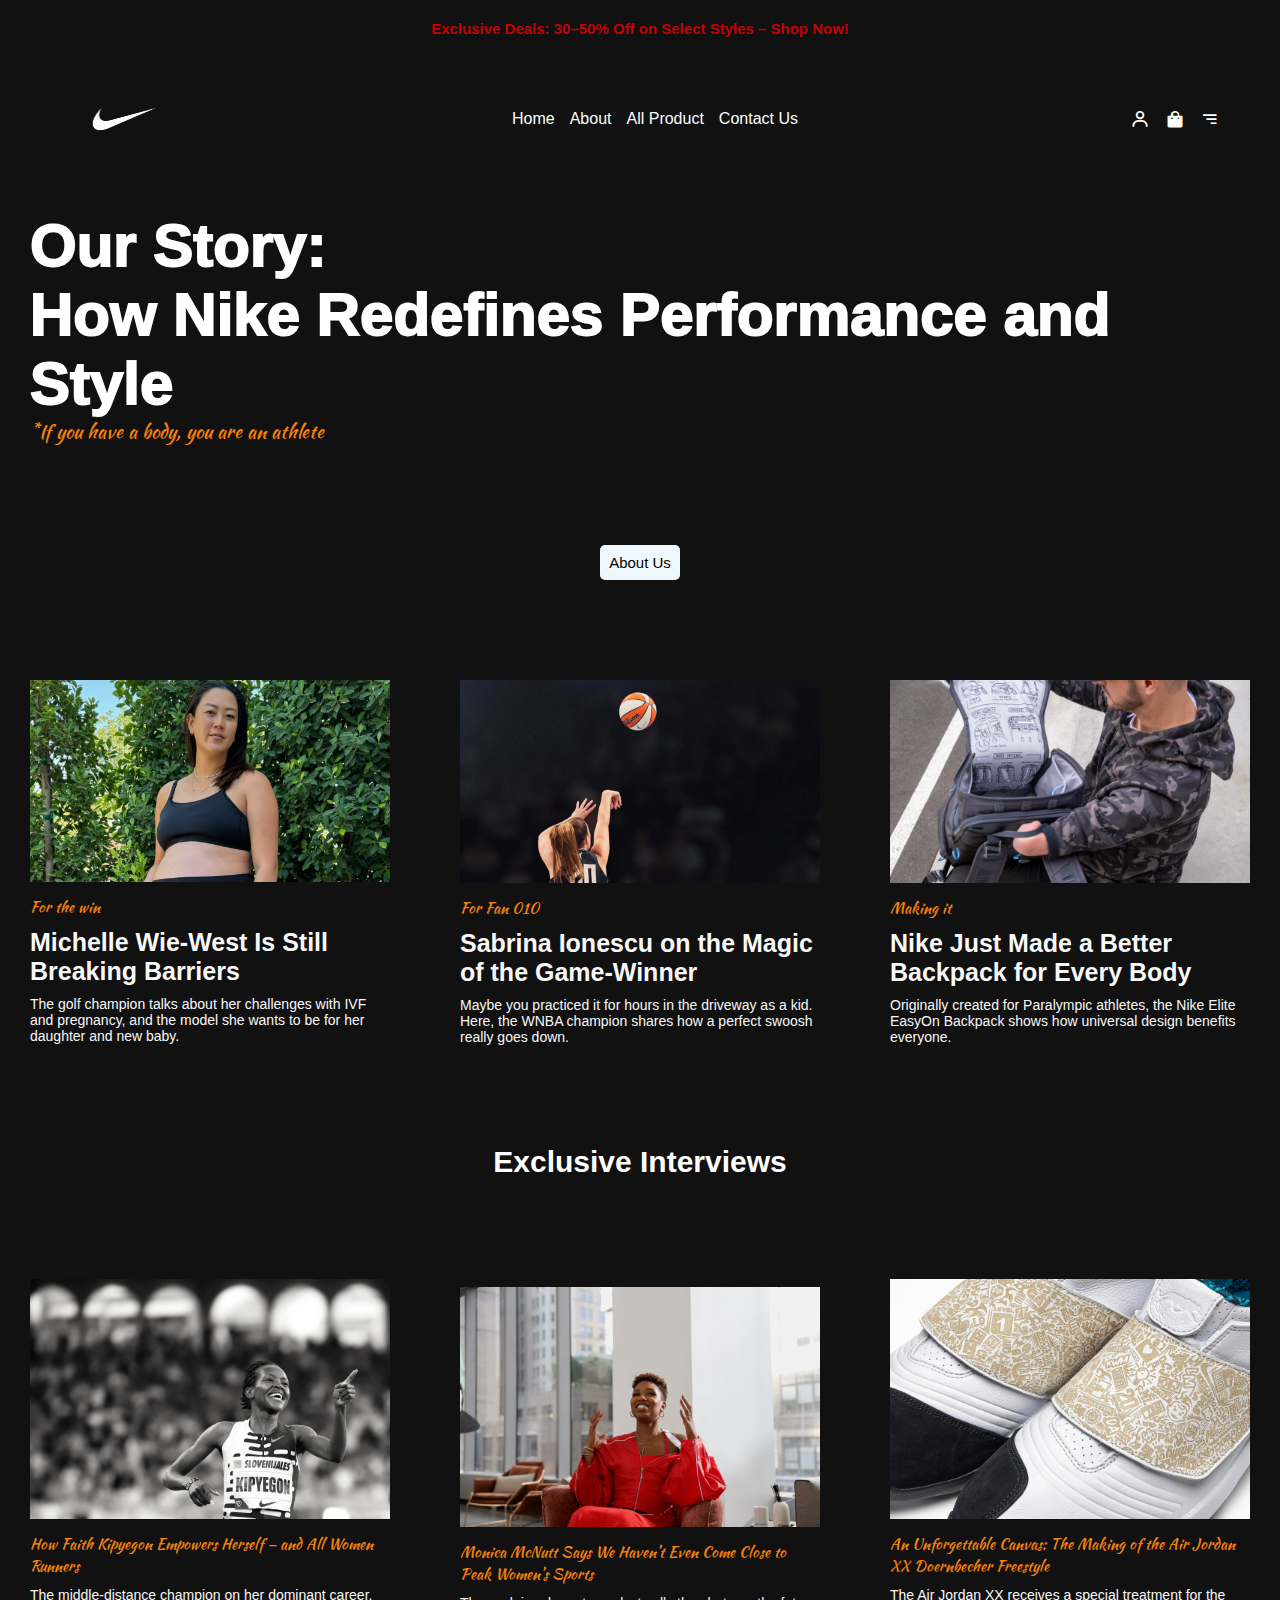
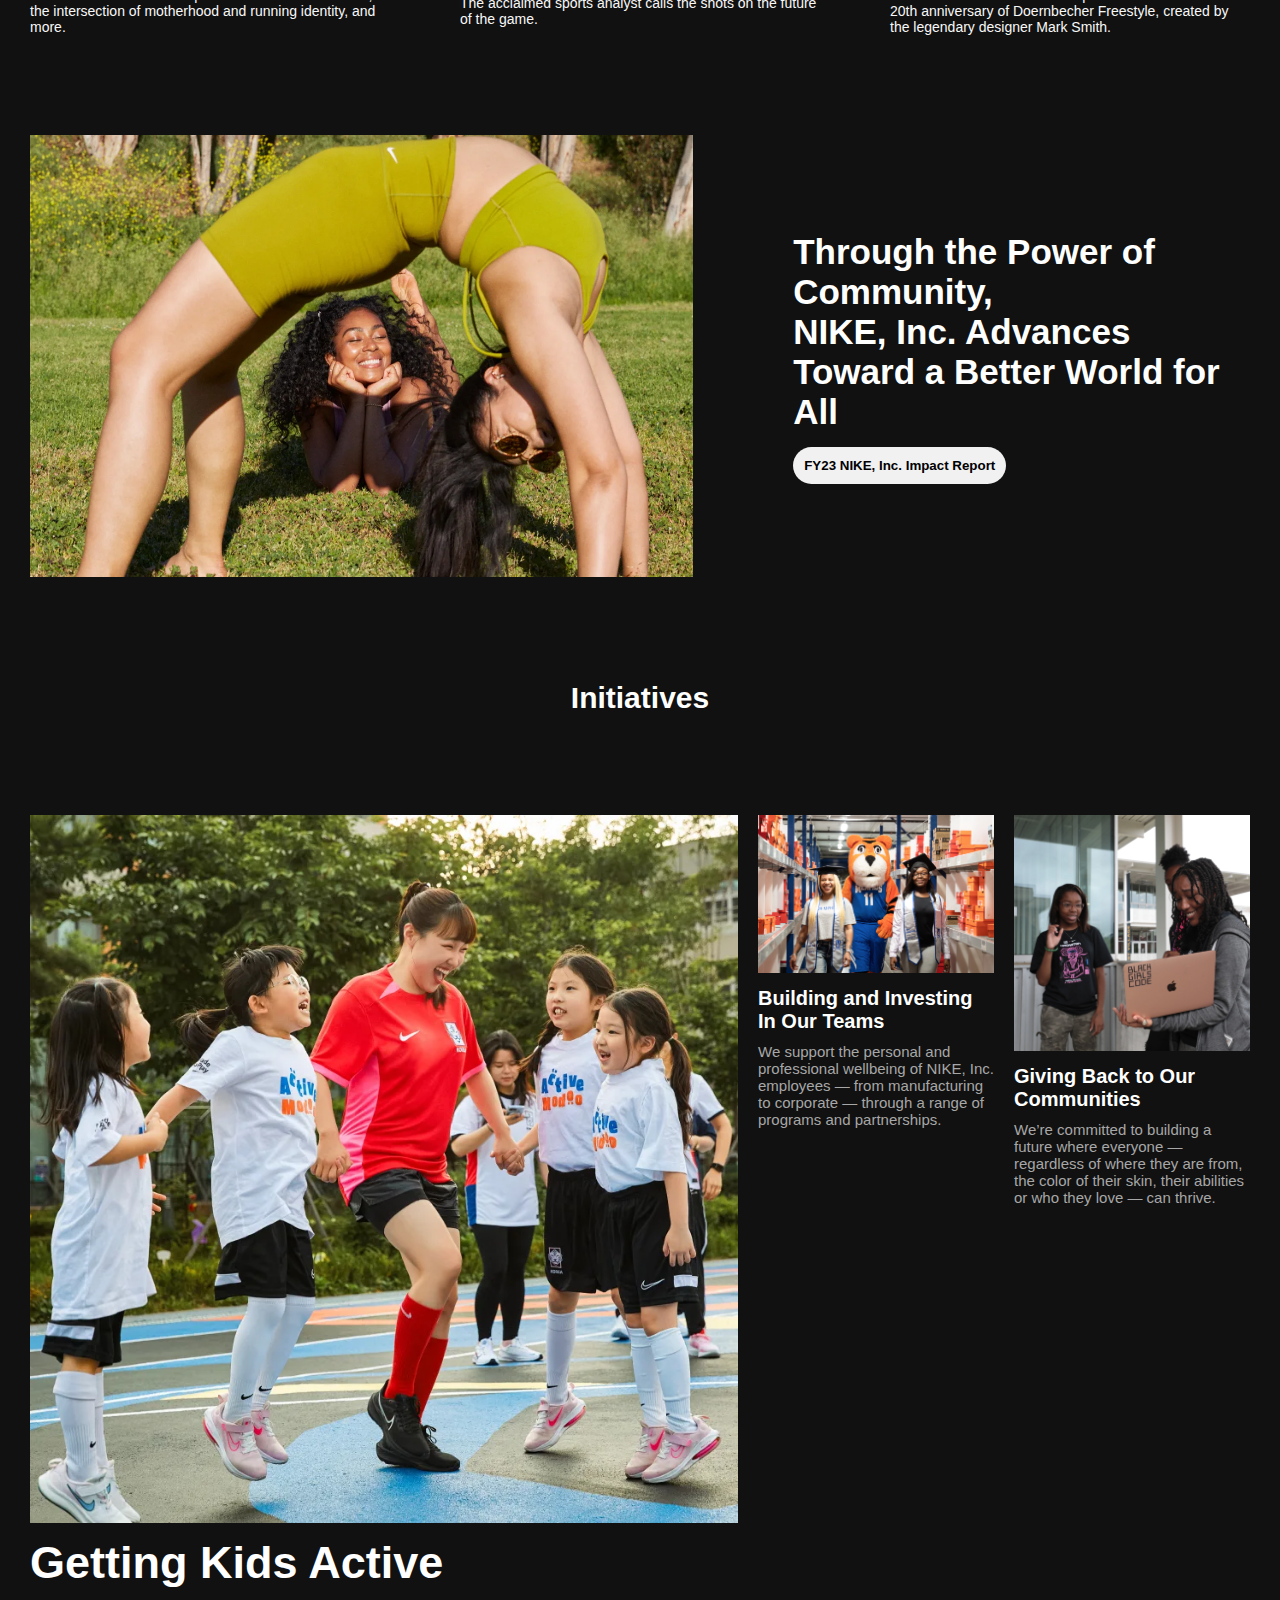
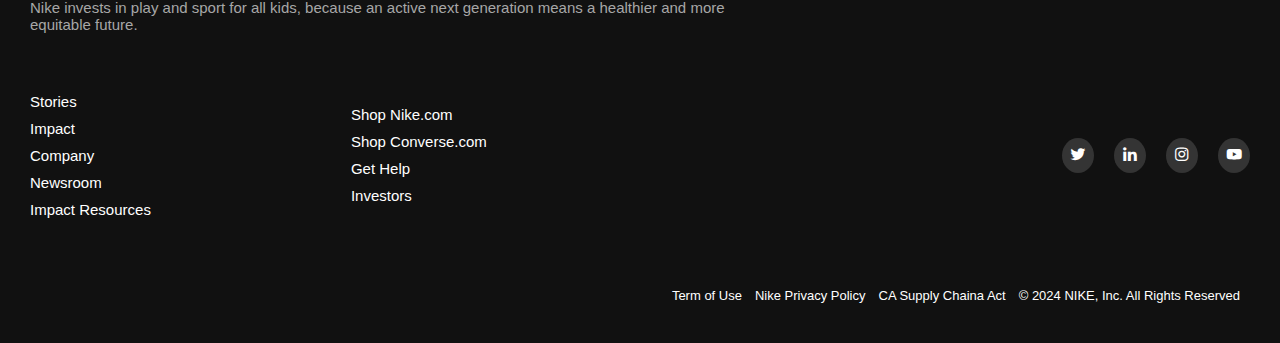
==== about.html @ 69d6fd79 "Add files via upload" ====
<!DOCTYPE html>
<html lang="en">
  <head>
    <meta charset="UTF-8" />
    <link rel="stylesheet" href="about.css" />
    <link
      href="https://unpkg.com/boxicons@2.1.4/css/boxicons.min.css"
      rel="stylesheet"
    />
    <meta name="viewport" content="width=device-width, initial-scale=1.0" />
    <title>about</title>
  </head>
  <body>
    <section class="home">
      <nav class="navbar">
        <div class="nav1">
          <h2>Exclusive Deals: 30–50% Off on Select Styles – Shop Now!</h2>
        </div>
        <div class="nav2">
          <div class="logo">
            <img src="logoNike.png" />
          </div>

          <div class="links">
            <a href="index.html">Home</a>
            <a href="about.html">About</a>
            <a href="allProduct.html">All Product</a>
            <a href="">Contact Us</a>
          </div>

          <div class="acount">
            <i class="bx bx-user"></i>
            <i class="bx bxs-shopping-bag"></i>
            <i class="bx bx-menu-alt-right openMenu"></i>
          </div>
        </div>
      </nav>
      <div class="dropmenu">
        <div class="icons">
          <div class="close">
            <i class="bx bx-x"></i>
          </div>
          <div class="titledropdown">
            <img src="nike2.png" />
          </div>
        </div>
        <div class="linksdrop">
          <a href="index.html" class="linknav">Home</a>
            <a href="about.html" class="linknav">About</a>
            <a href="contact.html" class="linknav">Contact Us</a>
          <a href="">Men's</a>
          <a href="">Women</a>
          <a href="">Kids</a>
          <a href="">Bag's</a>
          <a href="">Shoes</a>
          <a href="">Accessories</a>
        </div>
      </div>
    </section>

    <div class="about">
      <div class="hometitle">
        <h2>Our Story: <br />How Nike Redefines Performance and Style</h2>
        <h3>*If you have a body, you are an athlete</h3>
      </div>
      <div class="btnAbout">
        <button class="btnAb">About Us</button>
      </div>

      <div class="cards">
        <div class="card">
          <div class="imgCard">
            <img src="imgabt1.jpeg" />
          </div>

          <div class="titleCrad1">
            <h3>For the win</h3>
          </div>
          <div class="titleCrad2">
            <h2>Michelle Wie-West Is Still Breaking Barriers</h2>
          </div>

          <div class="descrebtionCard">
            <p>
              The golf champion talks about her challenges with IVF and
              pregnancy, and the model she wants to be for her daughter and new
              baby.
            </p>
          </div>
        </div>

        <div class="card">
          <div class="imgCard">
            <img src="imgabt2.webp" />
          </div>

          <div class="titleCrad1">
            <h3>For Fan 010</h3>
          </div>
          <div class="titleCrad2">
            <h2>Sabrina Ionescu on the Magic of the Game-Winner</h2>
          </div>

          <div class="descrebtionCard">
            <p>
              Maybe you practiced it for hours in the driveway as a kid. Here,
              the WNBA champion shares how a perfect swoosh really goes down.
            </p>
          </div>
        </div>

        <div class="card">
          <div class="imgCard">
            <img src="imgab3.jpg" />
          </div>

          <div class="titleCrad1">
            <h3>Making it</h3>
          </div>
          <div class="titleCrad2">
            <h2>Nike Just Made a Better Backpack for Every Body</h2>
          </div>

          <div class="descrebtionCard">
            <p>
              Originally created for Paralympic athletes, the Nike Elite EasyOn
              Backpack shows how universal design benefits everyone.
            </p>
          </div>
        </div>
      </div>

      <div class="titleExclusive">
        <h2>Exclusive Interviews</h2>
      </div>

      <div class="cards02">
        <div class="card02">
          <div class="imgsCard02">
            <img src="imgabt01.webp" alt="" />
          </div>

          <div class="titleCrad02">
            <h2>How Faith Kipyegon Empowers Herself — and All Women Runners</h2>
          </div>

          <div class="descreption02">
            <p>
              The middle-distance champion on her dominant career, the
              intersection of motherhood and running identity, and more.
            </p>
          </div>
        </div>

        <div class="card02">
          <div class="imgsCard02">
            <img src="imgabt02.webp" alt="" />
          </div>

          <div class="titleCrad02">
            <h2>
              Monica McNutt Says We Haven’t Even Come Close to Peak Women’s
              Sports
            </h2>
          </div>

          <div class="descreption02">
            <p>
              The acclaimed sports analyst calls the shots on the future of the
              game.
            </p>
          </div>
        </div>

        <div class="card02">
          <div class="imgsCard02">
            <img src="imgabt03.webp" alt="" />
          </div>

          <div class="titleCrad02">
            <h2>
              An Unforgettable Canvas: The Making of the Air Jordan XX
              Doernbecher Freestyle
            </h2>
          </div>

          <div class="descreption02">
            <p>
              The Air Jordan XX receives a special treatment for the 20th
              anniversary of Doernbecher Freestyle, created by the legendary
              designer Mark Smith.
            </p>
          </div>
        </div>
      </div>

      <div class="CommunityPt">
        <div class="imgCommunity">
          <img src="communityCover.webp" alt="" />
        </div>

        <div class="btnandtitle">
          <div class="titleCommunity">
            <h3>
              Through the Power of Community,<br />
              NIKE, Inc. Advances Toward a Better World for All
            </h3>
          </div>

          <div class="btnCommunity">
            <button>FY23 NIKE, Inc. Impact Report</button>
          </div>
        </div>
      </div>

      <div class="Initiatives">
        <h2>Initiatives</h2>
      </div>

      <div class="InitiativesActivitys">
        <div class="act">
          <div class="imgact">
            <img src="act1.webp" alt="" />
          </div>

          <div class="titleact">
            <h3 class="titleactbigger">Getting Kids Active</h3>
          </div>

          <div class="pact">
            <p>
              Nike invests in play and sport for all kids, because an active
              next generation means a healthier and more equitable future.
            </p>
          </div>
        </div>

        <div class="act">
          <div class="imgact">
            <img src="act2.webp" alt="" />
          </div>

          <div class="titleact">
            <h3>Building and Investing In Our Teams</h3>
          </div>

          <div class="pact">
            <p>
              We support the personal and professional wellbeing of NIKE, Inc.
              employees — from manufacturing to corporate — through a range of
              programs and partnerships.
            </p>
          </div>
        </div>

        <div class="act">
          <div class="imgact">
            <img src="act3.webp" alt="" />
          </div>

          <div class="titleact">
            <h3>Giving Back to Our Communities</h3>
          </div>

          <div class="pact">
            <p>
              We’re committed to building a future where everyone — regardless
              of where they are from, the color of their skin, their abilities
              or who they love — can thrive.
            </p>
          </div>
        </div>
      </div>
    </div>
    <div class="footer">
      <div class="linksFooter">
        <div class="footerlink">
          <a href="">Stories</a>
          <a href="">Impact</a>
          <a href="">Company</a>
          <a href="">Newsroom</a>
          <a href="">Impact Resources</a>
        </div>

        <div class="footerlink">
          <a href="">Shop Nike.com</a>
          <a href="">Shop Converse.com</a>
          <a href="">Get Help</a>
          <a href="">Investors</a>
        </div>
      </div>

      <div class="iconsSocial">
        <a href=""><i class="bx bxl-twitter"></i></a>
        <a href=""><i class="bx bxl-linkedin"></i></a>
        <a href=""><i class="bx bxl-instagram"></i></a>
        <a href=""><i class="bx bxl-youtube"></i></a>
      </div>
    </div>

    <div class="finfooter">
        <a href="">Term of Use</a>
        <a href="">Nike Privacy Policy</a>
        <a href="">CA Supply Chaina Act</a>
        <p>© 2024 NIKE, Inc. All Rights Reserved</p>
    </div>
    <script src="about.js"></script>
  </body>
</html>
---- about.css ----
@import url("https://fonts.googleapis.com/css2?family=Afacad+Flux:wght@100..1000&family=Caveat:wght@400..700&family=Kaushan+Script&family=Open+Sans:ital,wght@0,300..800;1,300..800&family=Spline+Sans+Mono:ital,wght@0,300..700;1,300..700&display=swap");
* {
  padding: 0%;
  margin: 0%;
  box-sizing: border-box;
}

::-webkit-scrollbar {
  width: 10px;
}
::-webkit-scrollbar-thumb {
  background-color: #797979;
}

body {
  width: 100%;
  background-color: rgba(0, 0, 0, 0.934);
}
.navbar .nav1 {
  display: flex;
  align-items: center;
  justify-content: center;
  padding: 20px;
}

.navbar .nav1 h2 {
  font-size: 15px;
  font-family: Arial, Helvetica, sans-serif;
  color: rgb(193, 3, 3);
}

.navbar .nav2 {
  display: flex;
  align-items: center;
  justify-content: space-between;
  padding: 0px 60px;
  background-color: transparent;
}

.nav2 .logo img {
  height: 120px;
  width: 120px;
}

.links {
  display: flex;
  gap: 15px;
}
.links a {
  text-decoration: none;
  font-family: Arial, Helvetica, sans-serif;
  font-weight: 500;
  color: rgb(255, 255, 255);
  transition: 0.4s;
}
.links a:hover {
  border-bottom: 1px solid rgb(255, 255, 255);
}

.nav2 .acount {
  display: flex;
  gap: 15px;
}

.nav2 .acount i {
  font-size: 20px;
  cursor: pointer;
  color: white;
}
/*this for dropdown menu categories */
.dropmenu {
  position: fixed; /* Ensures it stays above everything else */
  top: 0;
  left: 0;
  width: 100%;
  backdrop-filter: blur(10px);
  background-color: #0a0a0aa8;
  opacity: 0;
  visibility: hidden;
  transform: translateX(100%);
  height: 100vh;
  z-index: 1000; /* Higher z-index to stay above other elements */
  display: flex; /* Initially hidden */
  justify-content: center; /* Center any content inside the dropmenu */
  align-items: center; /* Vertically center content */
  flex-direction: column;
}
.dropmenu.active {
  opacity: 1;
  visibility: visible;
  transform: translateX(0);
}
.dropmenu .linksdrop {
  display: flex;
  align-items: flex-start;
  justify-content: center;
  flex-direction: column;
  gap: 20px;
}

.dropmenu .linksdrop a {
  font-size: 3rem;
  font-weight: 500;
  color: rgb(232, 232, 232);
  text-decoration: none;
  font-family: Arial, Helvetica, sans-serif;
}
.linksdrop .linknav {
  display: none;
}
.dropmenu .linksdrop a:hover {
  border-bottom: 2px solid rgb(255, 60, 0);
}
.icons {
  position: absolute;
  top: 20px;
  left: 20px;
  right: 20px;
  display: flex;
  justify-content: space-between;
  align-items: center;
}
.dropmenu .close {
  position: absolute;
  top: 50px;
  left: 90%;
  font-size: 24px;
  cursor: pointer;
  color: white;
  z-index: 1100;
}
.dropmenu .close i {
  font-size: 2rem;
  transition: 0.4s;
}
.dropmenu .close i:hover {
  color: rgb(255, 140, 0);
}

.titledropdown {
  position: absolute;
  top: 0px;
  left: 50px;
}

.titledropdown img {
  width: 80px;
  height: auto;
}
/* fin parte menu dropdown and navbar*/

.about {
  width: 100%;
  height: auto;
  padding: 30px;
  display: flex;
  align-items: center;
  gap: 100px;

  flex-direction: column;
}

.hometitle h2 {
  font-family: Arial, Helvetica, sans-serif;
  color: white;
  font-size: 60px;
  font-weight: 1000;
}
.hometitle h3 {
  font-family: "Kaushan Script", cursive;
  font-weight: 400;
  font-style: normal;
  color: rgb(242, 128, 13);
}
.btnAbout button {
  padding: 8px;
  background-color: aliceblue;
  color: black;
  border-radius: 5px;
  outline: 0;
  border: 1px solid transparent;
  font-size: 15px;
  font-family: Arial, Helvetica, sans-serif;
  font-weight: 500;
  cursor: pointer;
  transition: 0.4s;
}

.btnAbout button:hover {
  background-color: #303030;
  color: white;
}
.cards,
.cards02 {
  display: flex;
  align-items: center;
  justify-content: center;
  gap: 70px;
}
.card {
  display: flex;
  align-items: flex-start;
  justify-content: center;
  flex-direction: column;
  width: 100%;
  gap: 10px;
}

.card .imgCard img {
  width: 100%;
  height: auto;
}

.card .titleCrad1 h3 {
  font-size: 15px;
  font-family: "Kaushan Script", cursive;
  font-weight: 400;
  font-style: normal;
  color: rgb(242, 128, 13);
}

.card .titleCrad2 h2 {
  font-size: 25px;
  font-family: Arial, Helvetica, sans-serif;
  color: #f8f8f8;
}

.card .descrebtionCard p {
  font-size: 14px;
  font-family: Arial, Helvetica, sans-serif;
  color: #f8f8f8;
  font-weight: 300;
}

.titleExclusive h2 {
  text-align: right;
  color: white;
  font-size: 30px;
  font-family: Arial, Helvetica, sans-serif;
}

.card02 {
  display: flex;
  align-items: flex-start;
  justify-content: center;
  flex-direction: column;
  width: 100%;
  gap: 10px;
}

.card02 .imgsCard02 img {
  width: 100%;
  height: auto;
}

.card02 .titleCrad02 h2 {
  font-size: 15px;
  font-family: "Kaushan Script", cursive;
  font-weight: 400;
  font-style: normal;
  color: rgb(242, 128, 13);
}

.card02 .descreption02 p {
  font-size: 14px;
  font-family: Arial, Helvetica, sans-serif;
  color: #f8f8f8;
  font-weight: 300;
}
.card02:hover .descreption02 p {
  color: #797979;
}

.CommunityPt {
  display: flex;
  align-items: center;
  justify-content: center;
  width: 100%;
  gap: 100px;
}
.btnandtitle {
  display: flex;
  align-items: flex-start;
  flex-direction: column;
  gap: 15px;
}
.btnandtitle .titleCommunity h3 {
  font-size: 35px;
  color: white;
  font-family: Arial, Helvetica, sans-serif;
  font-weight: 700;
}
.btnandtitle .btnCommunity button {
  padding: 10px;
  background-color: rgba(255, 255, 255, 0.941);
  color: black;
  outline: 0;
  border: 1px solid transparent;
  border-radius: 30px;
  font-weight: 600;
}
.CommunityPt .imgCommunity img {
  height: auto;
  width: 100%;
}

.Initiatives h2 {
  font-size: 30px;
  font-family: Arial, Helvetica, sans-serif;
  color: white;
}
.InitiativesActivitys {
  display: flex;
  align-items: flex-start;
  justify-content: center;
  width: 100%;
  display: grid;
  grid-template-columns: 3fr 1fr 1fr;
  gap: 20px;
}
.InitiativesActivitys .act {
  display: flex;
  justify-content: center;
  flex-direction: column;
  gap: 10px;
}
.InitiativesActivitys .act .imgact img {
  width: 100%;
  height: auto;
}
.InitiativesActivitys .act .titleact h3 {
  font-size: 20px;
  color: white;
  font-family: Arial, Helvetica, sans-serif;
  font-weight: 700;
  cursor: pointer;
}
.InitiativesActivitys .act .titleact h3:hover {
  color: rgb(150, 150, 150);
}
.InitiativesActivitys .act .titleact .titleactbigger {
  font-size: 45px;
}
.InitiativesActivitys .act .pact p {
  font-size: 15px;
  color: rgb(167, 167, 167);
  font-family: Arial, Helvetica, sans-serif;
  font-weight: 500;
}

.footer {
  display: flex;
  align-items: center;
  justify-content: space-between;
  padding: 30px;
  width: 100%;
}

.footer .linksFooter {
  display: flex;
  align-items: center;

  gap: 200px;
}

.footer .linksFooter .footerlink {
  display: flex;
  align-items: flex-start;
  flex-direction: column;
  gap: 10px;
}

.footer .linksFooter .footerlink a {
  text-decoration: none;
  color: white;
  font-size: 15px;
  font-family: Arial, Helvetica, sans-serif;
}
.footer .linksFooter .footerlink a:hover {
  color: rgb(91, 91, 91);
}

.footer .iconsSocial {
  display: flex;
  align-items: center;
  gap: 20px;
}
.footer .iconsSocial a {
  text-decoration: none;
  color: white;
  background-color: rgb(52, 52, 52);
  border-radius: 50%;
  padding: 7px;
}
.footer .iconsSocial a:hover {
  background-color: rgba(52, 52, 52, 0.715);
}
.footer .iconsSocial i {
  font-size: 18px;
  align-items: center;
}
.finfooter {
  width: 100%;
  display: flex;
  align-items: flex-end;
  justify-content: flex-end;
  gap: 13px;
  padding: 40px;
}

.finfooter a,
p {
  text-decoration: none;
  color: white;
  font-family: Arial, Helvetica, sans-serif;
  font-size: 13px;
  font-weight: 200;
}
.finfooter a:hover {
  border-bottom: 1px solid white;
}
/*respansive designs*/
@media (max-width: 850px) {
  .dropmenu .close {
    position: absolute;
    top: 50px;
    left: 80%;
  }
  .dropmenu .close i {
    font-size: 2rem;
    transition: 0.4s;
  }
  .dropmenu .close i:hover {
    color: rgb(255, 140, 0);
  }

  .titledropdown {
    position: absolute;
    top: 0px;
    left: 10px;
  }

  .links,
  .acount {
    display: none;
  }
  .linksdrop .linknav {
    display: block;
  }
  .dropmenu .linksdrop a {
    font-size: 2rem;
  }
  .hometitle h2 {
    font-family: Arial, Helvetica, sans-serif;
    color: white;
    font-size: 30px;
    font-weight: 700;
  }

  .nav2 .logo img {
    height: 100px;
    width: 100px;
  }
  .navbar .nav2 {
    display: flex;
    align-items: center;
    justify-content: space-between;
    padding: 20px 30px;
    background-color: transparent;
  }
  .navbar .nav1 h2 {
    font-size: 14px;
    font-family: Arial, Helvetica, sans-serif;
    color: rgb(193, 3, 3);
    text-align: center;
  }
  .hometitle h3 {
    font-family: "Kaushan Script", cursive;
    font-weight: 200;
    font-style: normal;
    color: rgb(242, 128, 13);
    font-size: 10px;
  }
  .hometitle h2 {
    font-size: 25px;
    width: 100%;
  }
  .about {
    gap: 50px;
  }
  .cards,
  .cards02 {
    display: flex;
    align-items: center;
    justify-content: center;
    flex-wrap: wrap;
    gap: 70px;
  }
  .titleExclusive h2 {
    font-size: 15px;
  }

  .CommunityPt {
    display: flex;
    align-items: center;
    justify-content: center;
    width: 100%;
    gap: 10px;
    flex-wrap: wrap;
  }
  .btnandtitle {
    display: flex;
    align-items: flex-start;
    flex-direction: column;
    gap: 15px;
  }

  .btnandtitle .titleCommunity h3 {
    font-size: 25px;
    color: white;
    font-family: Arial, Helvetica, sans-serif;
    font-weight: 700;
  }

  .InitiativesActivitys {
    display: flex;
    align-items: flex-start;
    justify-content: center;
    width: 100%;
    display: grid;
    grid-template-columns: 1fr;
    gap: 20px;
  }

  .InitiativesActivitys .act .titleact .titleactbigger {
    font-size: 25px;
  }

  .footer {
    display: flex;
    align-items: center;
    justify-content: center;
    flex-wrap: wrap;
    padding: 30px;
    width: 100%;
    gap: 40px;
  }

  .footer .linksFooter {
    display: flex;
    align-items: flex-start;

    gap: 30px;
  }

  .finfooter {
    width: 100%;
    display: flex;
    align-items: self-start;
    justify-content: center;
    flex-direction: column;
    gap: 5px;
    padding: 40px;
  }

  .finfooter a,
  p {
    text-decoration: none;
    color: white;
    font-family: Arial, Helvetica, sans-serif;
    font-size: 13px;
    font-weight: 100;
  }

  .footer .iconsSocial {
    display: flex;
    align-items: flex-start;
    justify-content: flex-start;
    gap: 20px;
  }
}
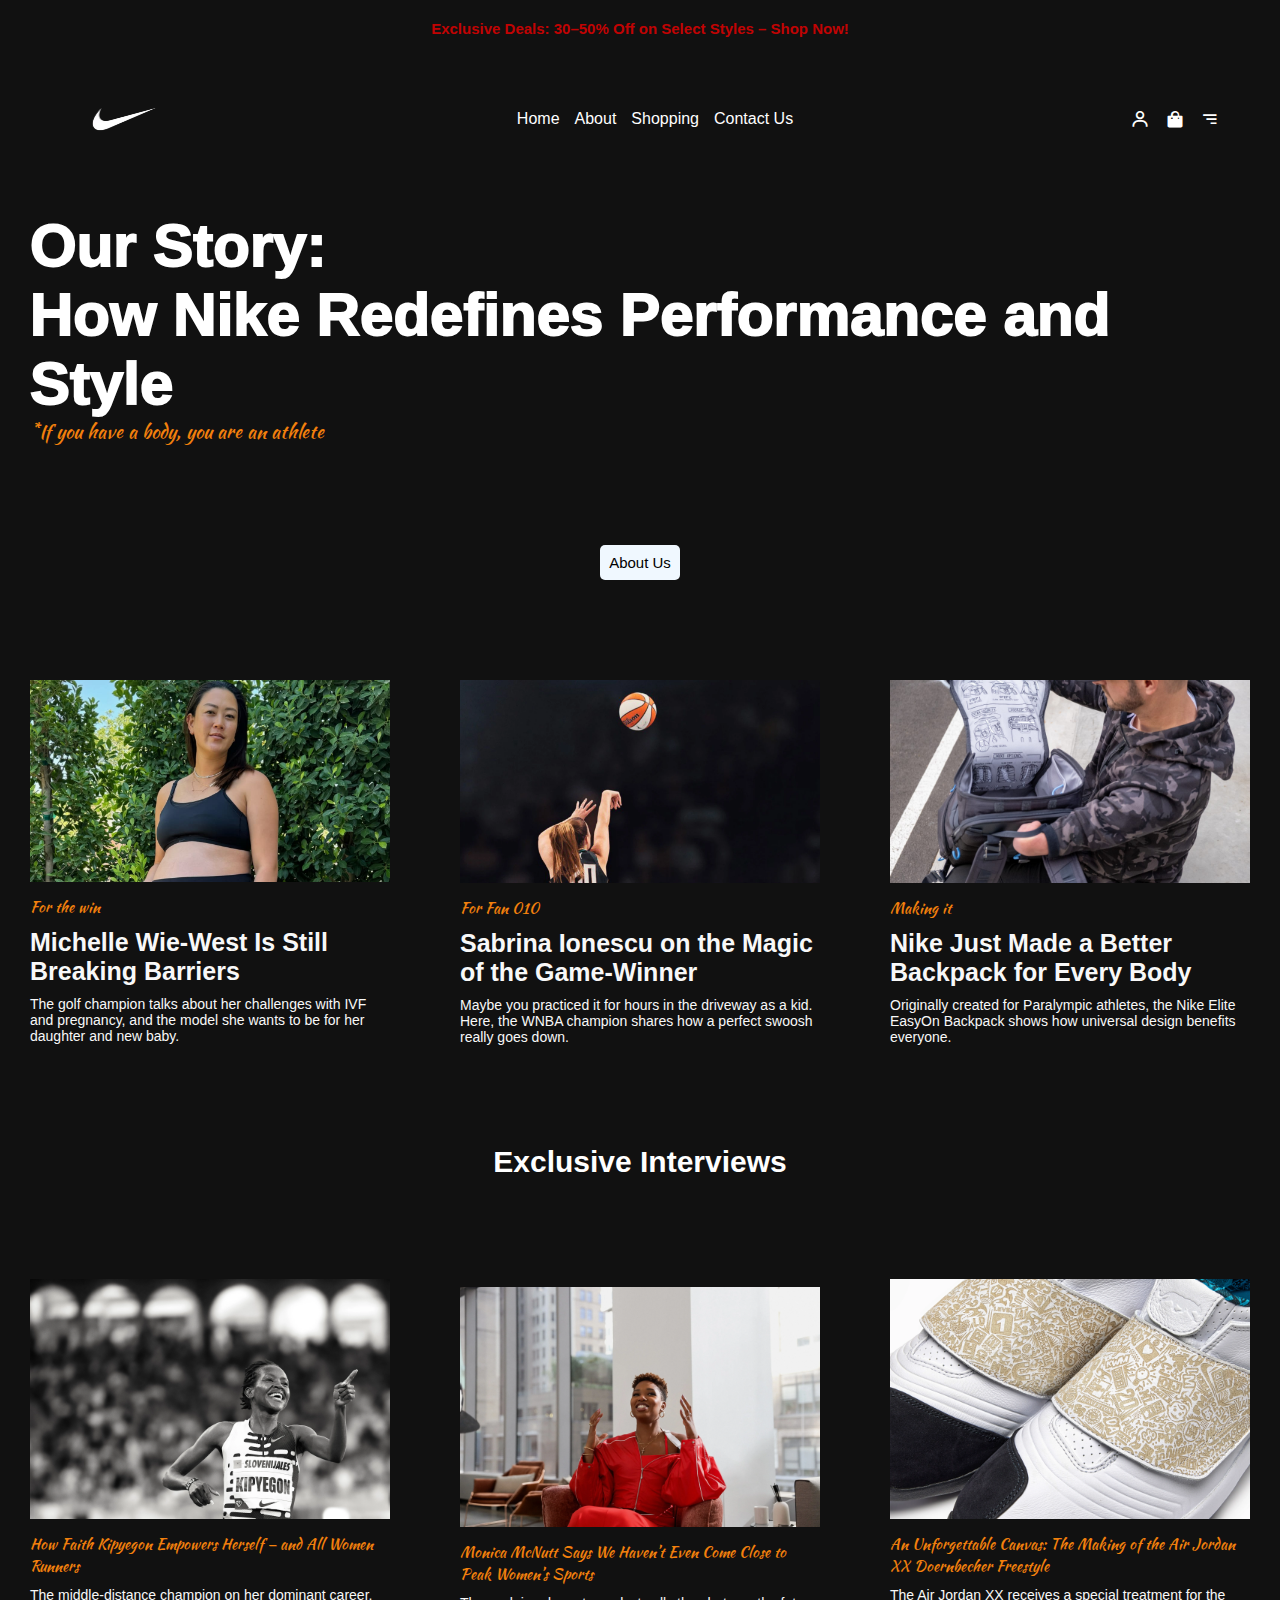
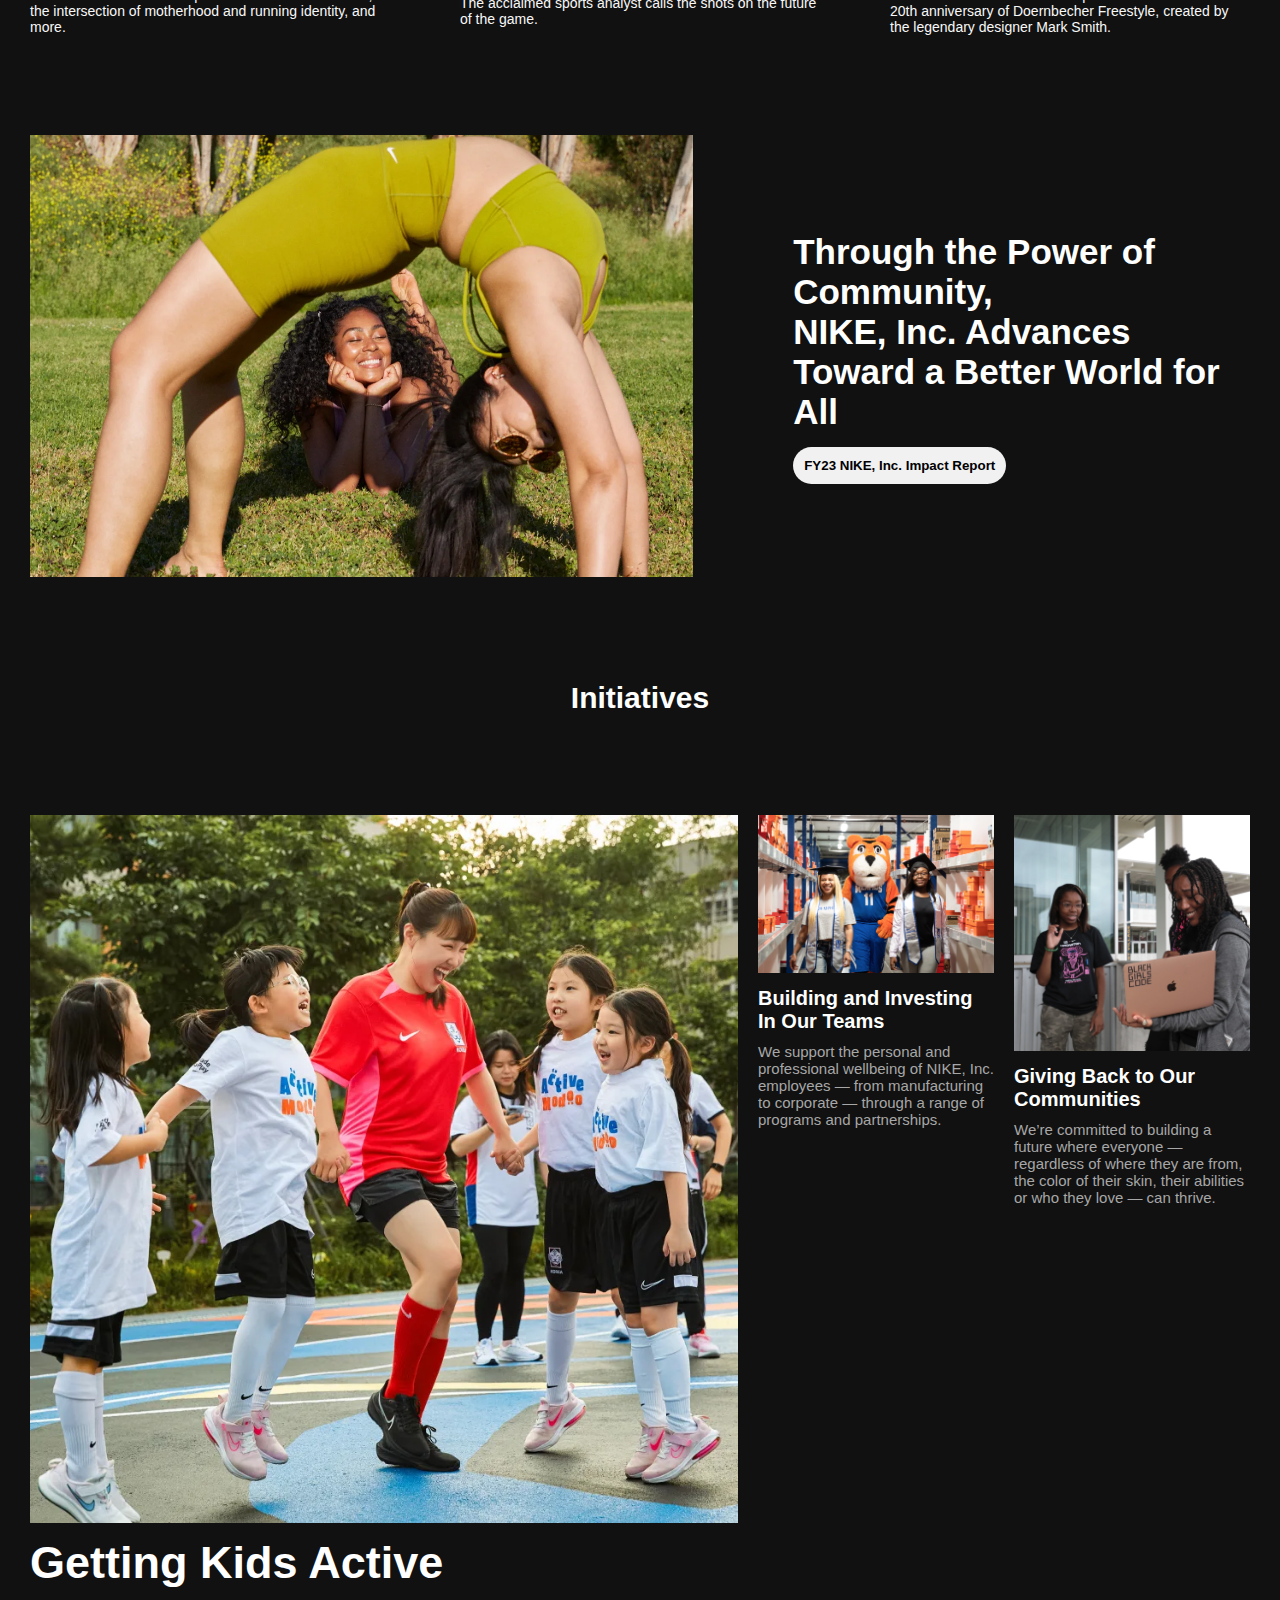
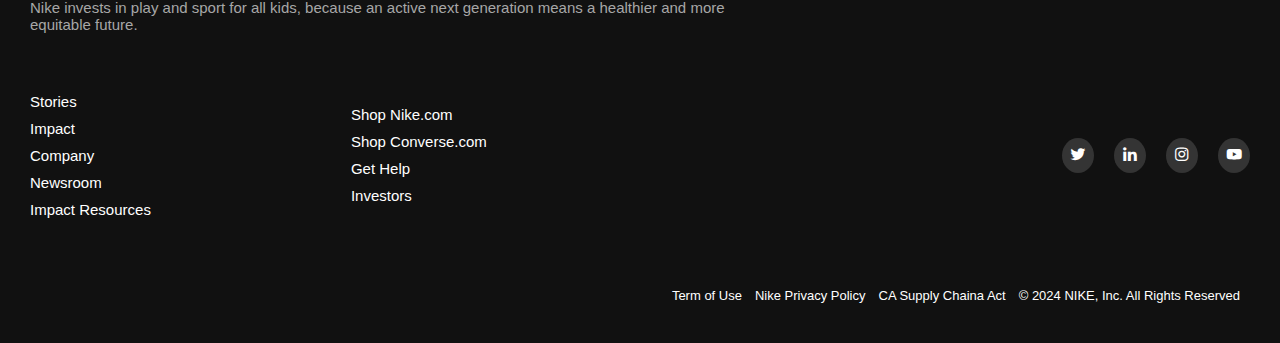
==== commit a0083456: "Add files via upload" ====
--- a/about.html
+++ b/about.html
@@ -24,7 +24,7 @@
           <div class="links">
             <a href="index.html">Home</a>
             <a href="about.html">About</a>
-            <a href="allProduct.html">All Product</a>
+            <a href="allProduct.html">Shopping</a>
             <a href="">Contact Us</a>
           </div>
 
@@ -47,6 +47,7 @@
         <div class="linksdrop">
           <a href="index.html" class="linknav">Home</a>
             <a href="about.html" class="linknav">About</a>
+            <a href="allProduct.html" class="linknav">Shopping</a>
             <a href="contact.html" class="linknav">Contact Us</a>
           <a href="">Men's</a>
           <a href="">Women</a>
